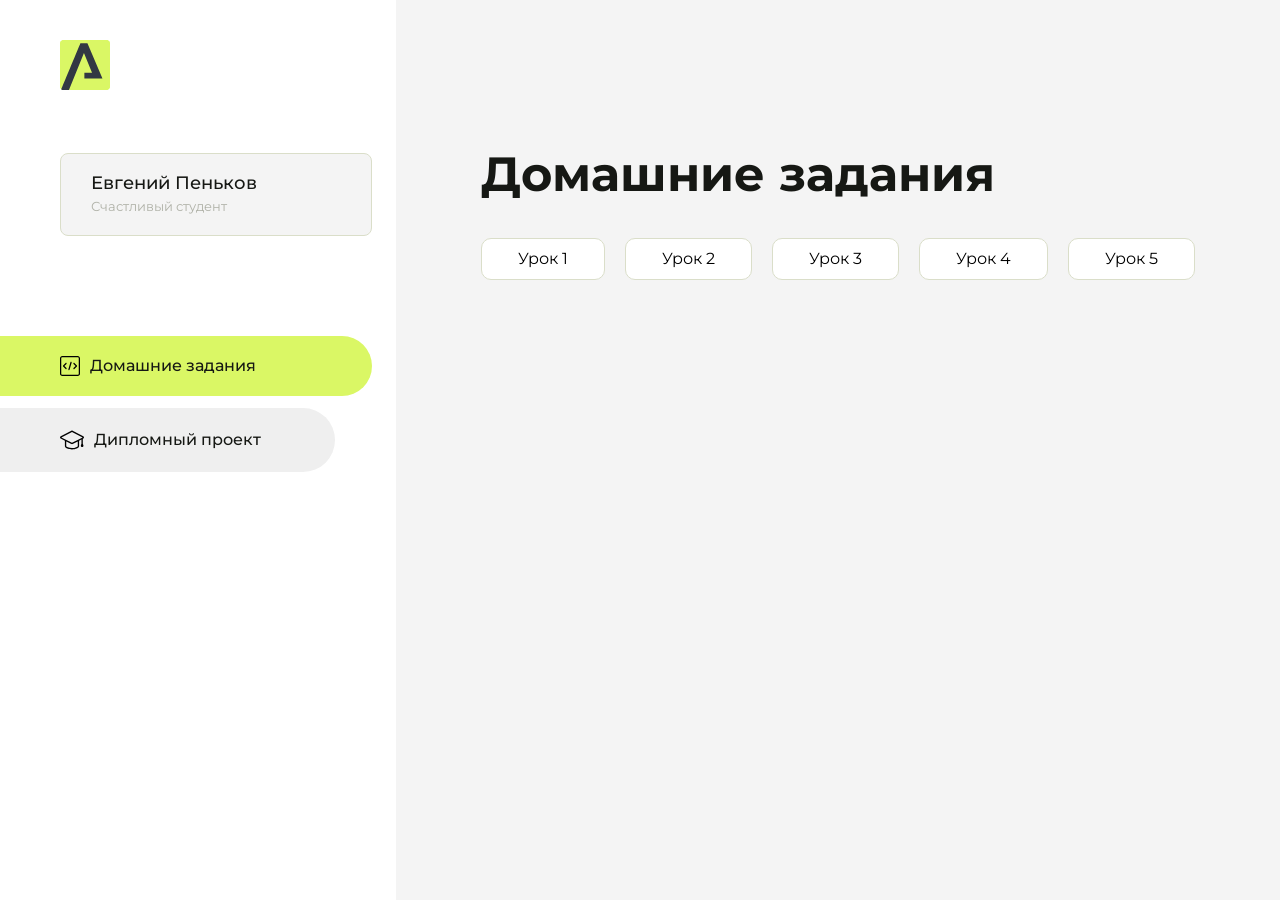
==== index.html @ 388d0689 "Update index.html" ====
<!DOCTYPE html>
<html lang="en">
<head>
    <meta charset="UTF-8">
    <meta name="viewport" content="width=device-width, initial-scale=1.0">
    <title>Домашняя работа</title>
    <link rel="shortcut icon" href="src/logo.ico" type="image/x-icon">
    <link rel="preconnect" href="https://fonts.googleapis.com">
    <link rel="preconnect" href="https://fonts.gstatic.com" crossorigin>
    <link href="https://fonts.googleapis.com/css2?family=Montserrat:wght@400;500;700&family=Rubik:wght@500&display=swap"
          rel="stylesheet">
    <link rel="stylesheet" href="src/style.css">
</head>
<body id="body">
<div class="overlay" id="overlay"></div>
<div class="layout">
    <div class="burger" id="burger">
        <svg viewBox="0 0 24 24" fill="none" xmlns="http://www.w3.org/2000/svg">
            <g id="SVGRepo_bgCarrier" stroke-width="0"></g>
            <g id="SVGRepo_tracerCarrier" stroke-linecap="round" stroke-linejoin="round"></g>
            <g id="SVGRepo_iconCarrier">
                <path d="M4 18L20 18" stroke="#DAF765" stroke-width="2" stroke-linecap="round"></path>
                <path d="M4 12L20 12" stroke="#DAF765" stroke-width="2" stroke-linecap="round"></path>
                <path d="M4 6L20 6" stroke="#DAF765" stroke-width="2" stroke-linecap="round"></path>
            </g>
        </svg>
    </div>
    <aside class="sidebar" id="sidebar">
        <div class="sidebar__inner">
            <div class="logo">
                <svg width="50" height="50" viewBox="0 0 50 50" fill="none" xmlns="http://www.w3.org/2000/svg">
                    <g clip-path="url(#clip0_513_74730)">
                        <path d="M46.17 -0.257004H3.83C1.57281 -0.257004 -0.257 1.57281 -0.257 3.83V46.17C-0.257 48.4272 1.57281 50.257 3.83 50.257H46.17C48.4272 50.257 50.257 48.4272 50.257 46.17V3.83C50.257 1.57281 48.4272 -0.257004 46.17 -0.257004Z"
                              fill="#DAF765"/>
                        <path d="M24.375 38.4H42.461L27.441 3.1585H20.4355C20.4355 3.1585 6.7895 35.881 1.1945 49.294C2.015 50.0275 3.0945 50.257 3.6945 50.257H8.8445L23.954 13.07L32.0465 32.8285H24.375V38.4Z"
                              fill="#323843"/>
                    </g>
                    <defs>
                        <clipPath id="clip0_513_74730">
                            <rect width="50" height="50" fill="white"/>
                        </clipPath>
                    </defs>
                </svg>
            </div>
            <div class="sidebar__user">
                <div class="sidebar__name">Евгений Пеньков</div>
                <div class="sidebar__text">Счастливый студент</div>
            </div>
            <div class="sidebar__tabs">
                <div class="sidebar__item">
                    <button class="sidebar__button active" id="tasks">
                        <svg xmlns="http://www.w3.org/2000/svg" width="20" height="20" viewBox="0 0 20 20" fill="none">
                            <g clip-path="url(#clip0_704_74543)">
                                <path d="M17.7083 20H2.29167C1.0275 20 0 18.9725 0 17.7083V2.29167C0 1.0275 1.0275 0 2.29167 0H17.7083C18.9725 0 20 1.0275 20 2.29167V17.7083C20 18.9725 18.9725 20 17.7083 20ZM2.29167 1.25C1.7175 1.25 1.25 1.7175 1.25 2.29167V17.7083C1.25 18.2825 1.7175 18.75 2.29167 18.75H17.7083C18.2825 18.75 18.75 18.2825 18.75 17.7083V2.29167C18.75 1.7175 18.2825 1.25 17.7083 1.25H2.29167Z"
                                      fill="black"/>
                                <path d="M6.04167 13.125C5.88167 13.125 5.72167 13.0642 5.6 12.9417L3.1 10.4417C2.85583 10.1975 2.85583 9.80167 3.1 9.5575L5.6 7.0575C5.84417 6.81333 6.24 6.81333 6.48417 7.0575C6.72833 7.30167 6.72833 7.6975 6.48417 7.94167L4.42583 10L6.48417 12.0583C6.72833 12.3025 6.72833 12.6983 6.48417 12.9425C6.36167 13.0642 6.20167 13.125 6.04167 13.125Z"
                                      fill="black"/>
                                <path d="M8.95833 14.1667C8.9 14.1667 8.84 14.1583 8.78167 14.1417C8.45083 14.0442 8.26083 13.6967 8.35833 13.3658L10.4417 6.28251C10.5392 5.95084 10.8892 5.76417 11.2175 5.85917C11.5483 5.95667 11.7383 6.30417 11.6408 6.63501L9.5575 13.7183C9.47833 13.9908 9.22833 14.1667 8.95833 14.1667Z"
                                      fill="black"/>
                                <path d="M13.9583 13.125C13.7983 13.125 13.6383 13.0642 13.5167 12.9417C13.2725 12.6975 13.2725 12.3017 13.5167 12.0575L15.575 9.99916L13.5167 7.94083C13.2725 7.69666 13.2725 7.30083 13.5167 7.05666C13.7608 6.81249 14.1567 6.81249 14.4008 7.05666L16.9008 9.55666C17.145 9.80083 17.145 10.1967 16.9008 10.4408L14.4008 12.9408C14.2783 13.0642 14.1183 13.125 13.9583 13.125Z"
                                      fill="black"/>
                            </g>
                            <defs>
                                <clipPath id="clip0_704_74543">
                                    <rect width="20" height="20" fill="white"/>
                                </clipPath>
                            </defs>
                        </svg>
                        <span>Домашние задания</span></button>
                </div>
                <div class="sidebar__item">
                    <button class="sidebar__button" id="diplom">
                        <svg xmlns="http://www.w3.org/2000/svg" width="24" height="24" viewBox="0 0 24 24" fill="none">
                            <g clip-path="url(#clip0_704_74553)">
                                <path d="M23.2628 10.5971C23.7176 10.365 24 9.90375 24 9.39337C24 8.883 23.7176 8.42175 23.2628 8.18962L12.6135 2.75362C12.2291 2.55824 11.7705 2.55787 11.3854 2.75399L0.736875 8.19C0.282375 8.42175 0 8.883 0 9.39337C0 9.90375 0.282375 10.365 0.736875 10.5971L4.89038 12.7177V18.2074C4.89038 19.8154 8.412 21.393 12 21.393C15.5884 21.393 19.1096 19.815 19.1096 18.2074V12.7174L21.4609 11.517V15.8017L20.901 17.2305C20.7409 17.6389 20.7934 18.0994 21.0405 18.4616C21.2876 18.8246 21.6979 19.041 22.1366 19.041C22.5754 19.041 22.9852 18.8246 23.2324 18.462C23.4795 18.099 23.532 17.6385 23.3719 17.2301L22.8124 15.8021V10.827L23.2628 10.5971ZM17.7623 18.1721C17.6198 18.6375 15.3491 20.0419 12 20.0419C8.65088 20.0419 6.38025 18.6375 6.2415 18.2074V12.3037L6.23887 12.3019C6.23812 12.057 6.1065 11.8207 5.87325 11.7019L1.3515 9.39337L12 3.95737L22.6489 9.39337L12 14.8294L5.87325 11.7019C5.54063 11.5331 4.6695 11.6674 4.5 12C4.33012 12.3322 4.55813 12.5479 4.89038 12.7177L11.3857 16.0331C11.5781 16.1314 11.7889 16.1805 12 16.1805C12.2107 16.1805 12.4222 16.1314 12.6146 16.0331L17.7593 13.407L17.7623 18.1721Z"
                                      fill="black"/>
                            </g>
                            <defs>
                                <clipPath id="clip0_704_74553">
                                    <rect width="24" height="24" fill="white"/>
                                </clipPath>
                            </defs>
                        </svg>
                        <span>Дипломный проект</span></button>
                </div>
            </div>
        </div>

    </aside>
    <div class="content">
        <div class="container">
            <div class="content__block" id="tasksBlock">
                <div class="content__title">Домашние задания</div>
                <ul class="content__list">
                    <li class="content__list-item">
                        <a href="lesson1/index.html">Урок 1</a>
                    </li>
                    <li class="content__list-item">
                        <a href="lesson2/index.html">Урок 2</a>
                    </li>
                     <li class="content__list-item">
                        <a href="lesson3/index.html">Урок 3</a>
                    </li>
                     <li class="content__list-item">
                        <a href="lesson4/index.html">Урок 4</a>
                    </li>
                    <li class="content__list-item">
                        <a href="lesson5/article.html">Урок 5</a>
                    </li>
                </ul>
            </div>
            <div class="content__block hidden" id="diplomBlock">
                <div class="content__title">Дипломный проект</div>
                <div class="content__list-diplom">
                    <a href="ПАПКА-С-НОМЕРОМ-УРОКА">Ссылка на ДЗ</a>
                </div>
                <div class="content__decor">
                    <div class="content__decor-text">Давай проверим, чему ты научился!</div>
                    <div class="content__decor-img">
                        <img src="src/decor.png" alt="decor">
                    </div>
                </div>
            </div>
        </div>
    </div>
</div>
<script src="src/index.js"></script>
</body>
</html>
---- src/style.css ----
*{padding: 0;margin: 0;border: 0;}
*,*:before,*:after{-webkit-box-sizing: border-box;box-sizing: border-box;}
:focus,:active{outline: none;}
a:focus,a:active{outline: none;}
nav,footer,header,aside{display: block;}
html,body{
    height:100%;width:100%;
    font-size:100%;line-height:1;-ms-text-size-adjust:100%;-moz-text-size-adjust:100%;-webkit-text-size-adjust:100%;}
input,button,textarea{font-family:inherit;}
input::-ms-clear{display: none;}
button{cursor: pointer;}
button::-moz-focus-inner{padding:0;border:0;}
a,a:visited{text-decoration: none;}
a:hover{text-decoration: none;}
ul li{list-style: none;}
img{vertical-align: top;}
h1,h2,h3,h4,h5,h6{font-size:inherit;font-weight: inherit;}
a{color:inherit;}



body {
    font-family: "Montserrat",SansSerif;
    color: black;
}

body.overflow {
    overflow: hidden;
}



.layout {
    display: -webkit-box;
    display: -ms-flexbox;
    display: flex;
    min-height: 100vh;
}

.sidebar {
    padding: 40px 24px 40px 0;
    -ms-flex-negative: 0;
    flex-shrink: 0;
    background-color: white;
}



.content {
    -webkit-box-flex: 1;
    -ms-flex-positive: 1;
    flex-grow: 1;
    background-color: #F4F4F4;
}

.container {
    display: -webkit-box;
    display: -ms-flexbox;
    display: flex;
    -webkit-box-orient: vertical;
    -webkit-box-direction: normal;
    -ms-flex-direction: column;
    flex-direction: column;
    -webkit-box-pack: center;
    -ms-flex-pack: center;
    justify-content: center;
    -webkit-box-align: center;
    -ms-flex-align: center;
    align-items: center;
    padding: 150px 60px 80px 60px;
}


.logo {
    margin-left: 60px;
    margin-bottom: 60px;
}

.sidebar__user {
    background-color: #F4F4F4;
    padding: 20px 30px;
    margin-left: 60px;
    margin-bottom: 100px;
    border-radius: 8px;
    border: 1px solid #DADEC9;
}

.sidebar__name {
    color:#161814;
    font-size: 18px;
    font-weight: 500;
    margin-bottom: 6px;
}

.sidebar__text {
    color: #AFB1A7;
    font-size: 13px;
    font-weight: 400;
    line-height: 130%; /* 16.9px */
}

.sidebar__item {
    width: 372px;
}

.sidebar__button {
    display: -webkit-box;
    display: -ms-flexbox;
    display: flex;
    -webkit-box-align: center;
    -ms-flex-align: center;
    align-items: center;
    gap: 10px;
    padding: 20px 60px;
    margin-bottom: 12px;
    border-radius: 0px 100px 100px 0px;
    -webkit-transition: all .5s;
    -o-transition: all .5s;
    transition: all .5s;
    cursor: pointer;
    width: 90%;
    color:#161814;
    font-size: 16px;
    font-weight: 500;
}

.sidebar__button.active , .sidebar__button:hover {
    width: 100%;
    background-color: #DAF765;
}


.content__title {
    color: #161814;
    font-size: 48px;
    font-weight: 700;
    margin-bottom: 40px;
}

.content__list {
    display: -webkit-box;
    display: -ms-flexbox;
    display: flex;
    -webkit-box-align: center;
    -ms-flex-align: center;
    align-items: center;
    -ms-flex-wrap: wrap;
    flex-wrap: wrap;
    gap: 20px;
}



.content__list-item  {
    cursor: pointer;
    padding: 12px 18px;
    background-color: #fff;
    border-radius: 10px;
    border: 1px solid #DADEC9;
    -webkit-transition: all .3s;
    -o-transition: all .3s;
    transition: all .3s;
}

.content__list-item:hover,.content__list-diplom:hover {
    background-color: #AFB1A7;
}

li a {
    padding: 12px 18px;

}


.content__list-diplom {
    -webkit-transition: all .3s;
    -o-transition: all .3s;
    transition: all .3s;
    display: inline-block;
    padding: 12px 18px;
    background-color: #fff;
    border-radius: 10px;
    border: 1px solid #DADEC9;
}

.content__decor {
    display: -webkit-box;
    display: -ms-flexbox;
    display: flex;
    -webkit-box-align: center;
    -ms-flex-align: center;
    align-items: center;
}

.content__decor-text {
    color:#BEDD44;
    font-size: 36px;
    font-weight: 700;
    line-height: 110%; /* 39.6px */
}

.content__block {
    max-width: 1200px;
}

.content__block.hidden {
    display: none;
}

.content__decor-img img{
    width: 100%;
}

.burger {
    display: none;
    padding: 5px;
    position: fixed;
    top: 3%;
    right: 7%;
    width: 40px;
    height: 40px;
    background-color: #161814;
    border-radius: 50%;
    z-index: 10;
    border: 1px solid #DAF765;
}

@media (max-width: 768px) {
    .burger {
        display: block;
    }

    .sidebar {
        -webkit-transition: all .3s;
        -o-transition: all .3s;
        transition: all .3s;
        -webkit-transform: translateX(-100%);
        -ms-transform: translateX(-100%);
        transform: translateX(-100%);
        position: fixed;
        top: 0;
        left: 0;
        bottom: 0;
        z-index: 5;
    }

    .sidebar.show {
        -webkit-transform: translateX(0%);
        -ms-transform: translateX(0%);
        transform: translateX(0%);
    }

    .overlay {
        opacity: 0;
        pointer-events: none;
        -webkit-transition: all .3s;
        -o-transition: all .3s;
        transition: all .3s;
        position: absolute;
        top: 0;
        right: 0;
        left: 0;
        bottom: 0;
        z-index: 3;
        background-color: #000000e0;
    }

    .overlay.show {
        opacity: 1;
        pointer-events: all;
    }

    .container {
        padding: 40px 20px;
        min-height: 100%;
    }

    .content__decor {
        margin-top: 20px;
        -webkit-box-orient: vertical;
        -webkit-box-direction: normal;
        -ms-flex-direction: column;
        flex-direction: column;
    }
}

@media (max-width: 400px) {
    .sidebar__user {
        margin-left: 0;
    }
}
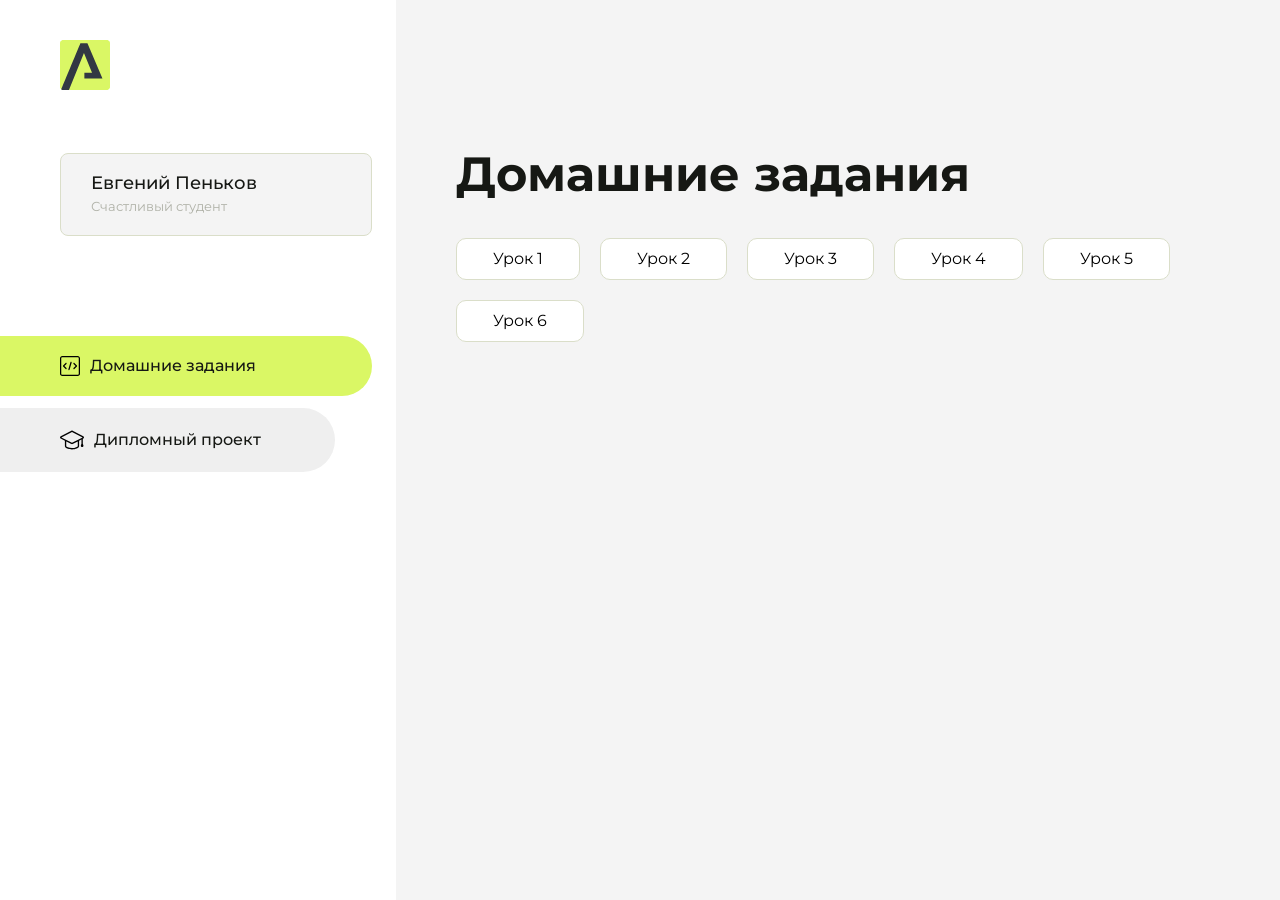
==== commit dc01798a: "Update index.html" ====
--- a/index.html
+++ b/index.html
@@ -107,6 +107,9 @@
                     <li class="content__list-item">
                         <a href="lesson5/article.html">Урок 5</a>
                     </li>
+                    <li class="content__list-item">
+                        <a href="lesson6/header.html">Урок 6</a>
+                    </li>
                 </ul>
             </div>
             <div class="content__block hidden" id="diplomBlock">
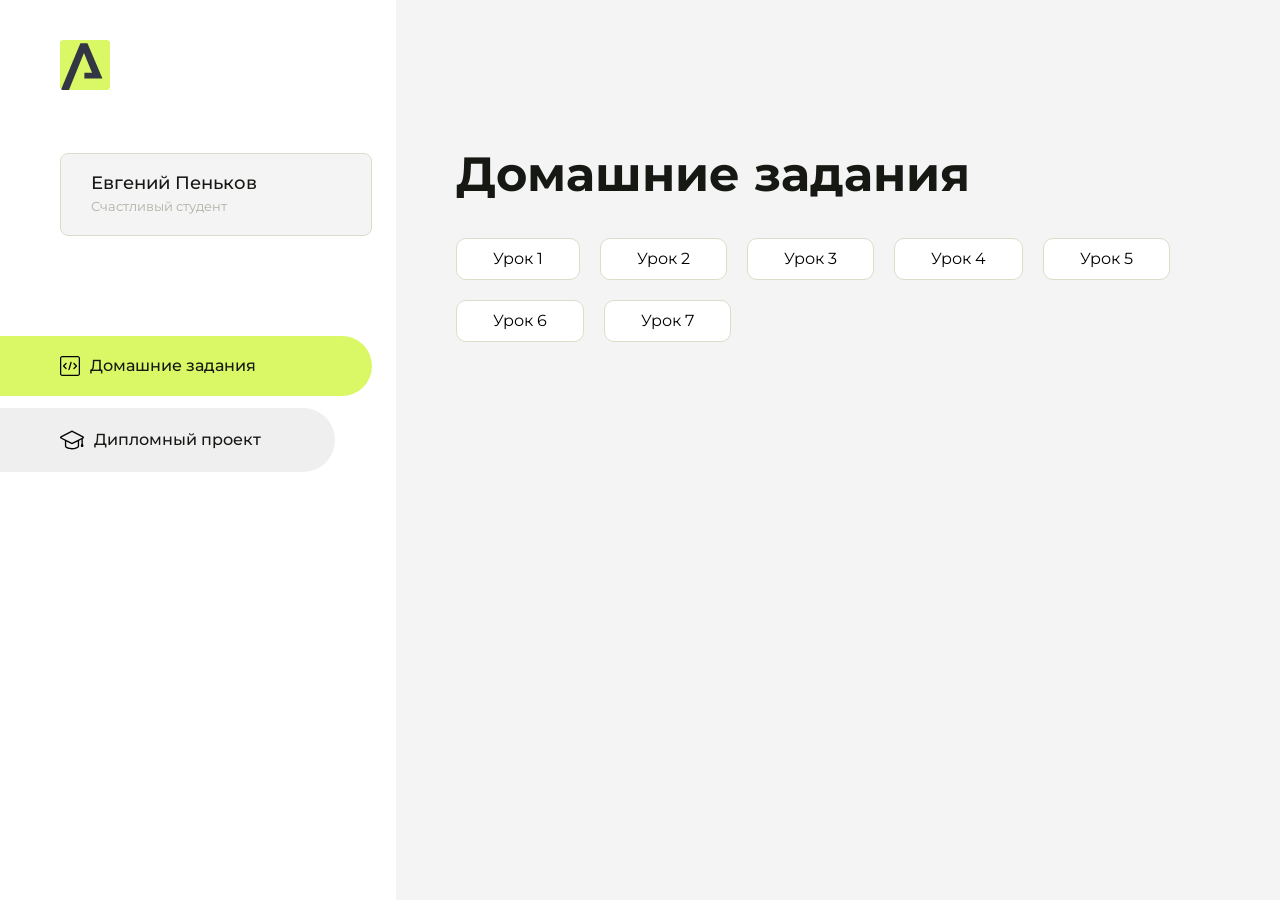
==== commit dbab79d4: "Update index.html" ====
--- a/index.html
+++ b/index.html
@@ -110,6 +110,9 @@
                     <li class="content__list-item">
                         <a href="lesson6/header.html">Урок 6</a>
                     </li>
+                    <li class="content__list-item">
+                        <a href="lesson7/article.html">Урок 7</a>
+                    </li>
                 </ul>
             </div>
             <div class="content__block hidden" id="diplomBlock">
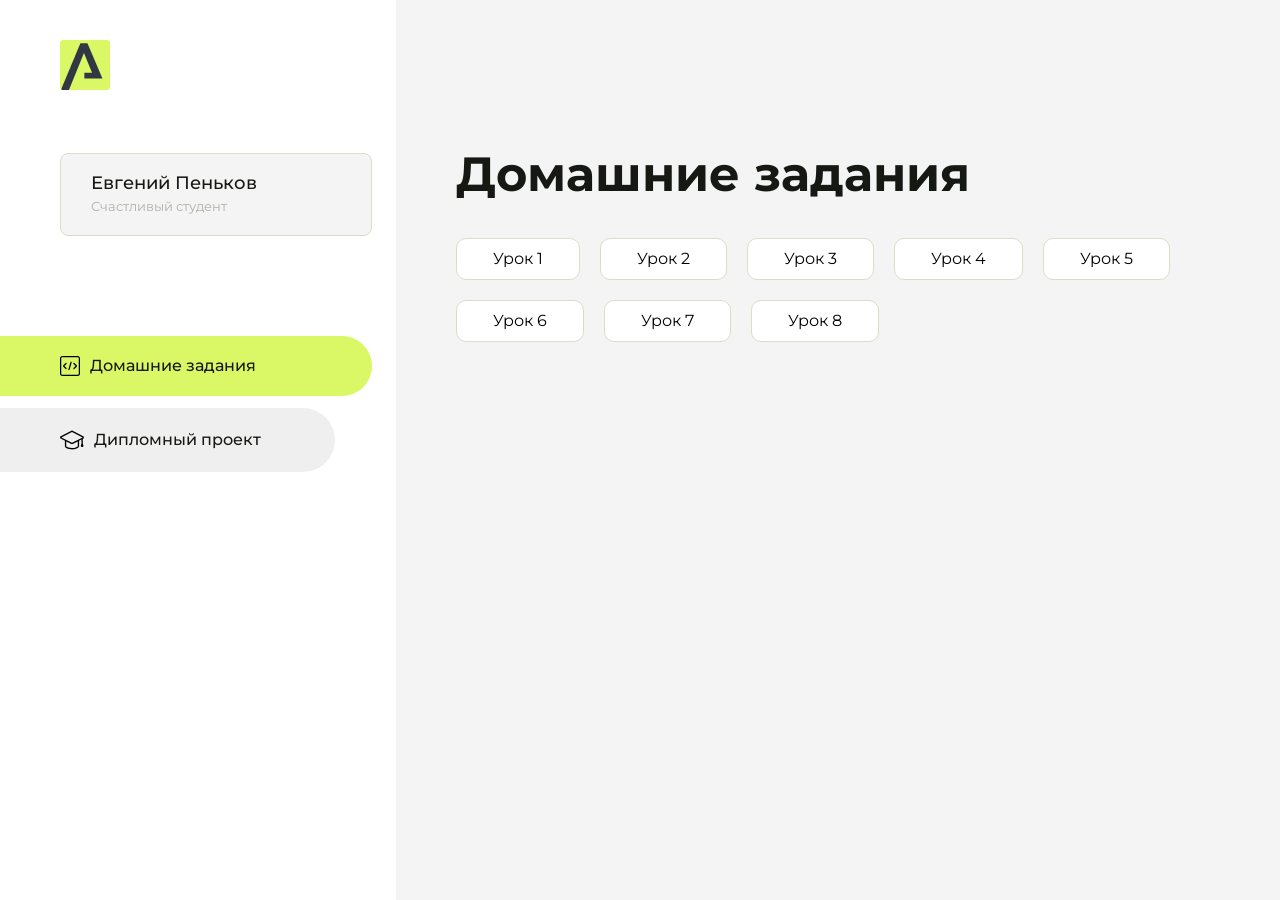
==== commit d3a5b99b: "Update index.html" ====
--- a/index.html
+++ b/index.html
@@ -113,6 +113,9 @@
                     <li class="content__list-item">
                         <a href="lesson7/article.html">Урок 7</a>
                     </li>
+                    <li class="content__list-item">
+                        <a href="lesson8/forms.html">Урок 8</a>
+                    </li>
                 </ul>
             </div>
             <div class="content__block hidden" id="diplomBlock">
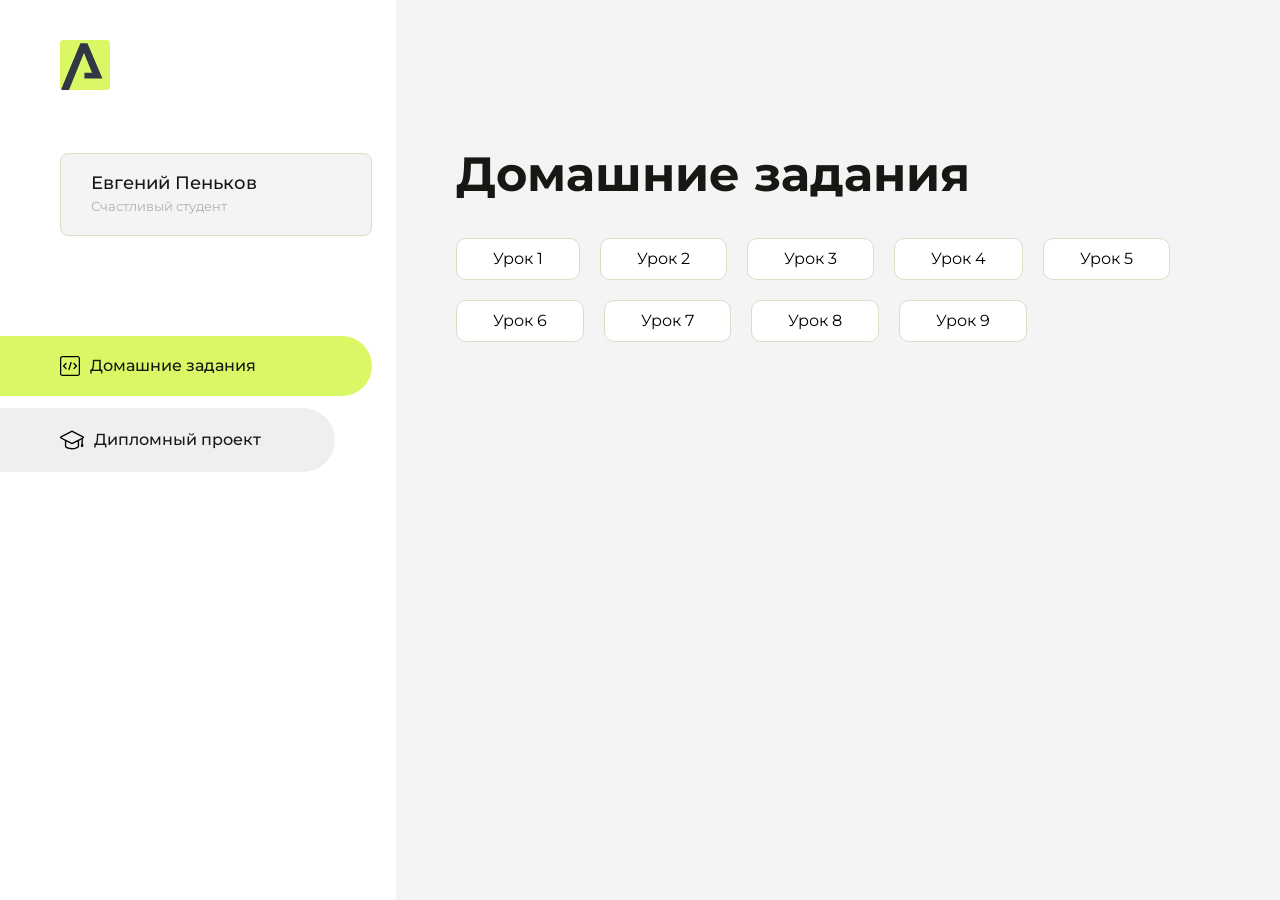
==== commit e4bcf0a0: "Update index.html" ====
--- a/index.html
+++ b/index.html
@@ -116,6 +116,9 @@
                     <li class="content__list-item">
                         <a href="lesson8/forms.html">Урок 8</a>
                     </li>
+                    <li class="content__list-item">
+                        <a href="lesson9/index.html">Урок 9</a>
+                    </li>
                 </ul>
             </div>
             <div class="content__block hidden" id="diplomBlock">
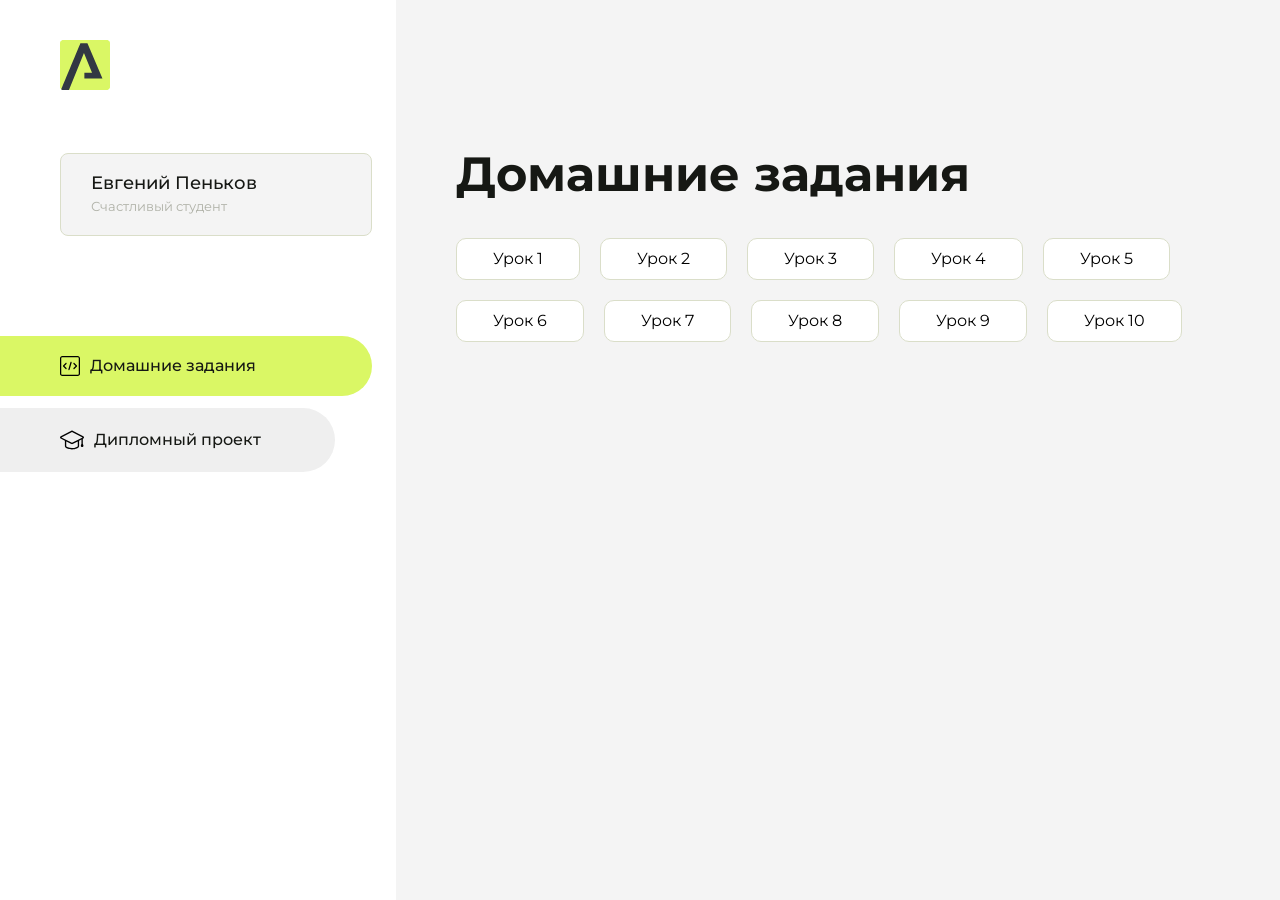
==== commit 15b247e0: "Update index.html" ====
--- a/index.html
+++ b/index.html
@@ -117,7 +117,10 @@
                         <a href="lesson8/forms.html">Урок 8</a>
                     </li>
                     <li class="content__list-item">
-                        <a href="lesson9/index.html">Урок 9</a>
+                        <a href="lesson9/article.html">Урок 9</a>
+                    </li>
+                    <li class="content__list-item">
+                        <a href="lesson10/index.html">Урок 10</a>
                     </li>
                 </ul>
             </div>
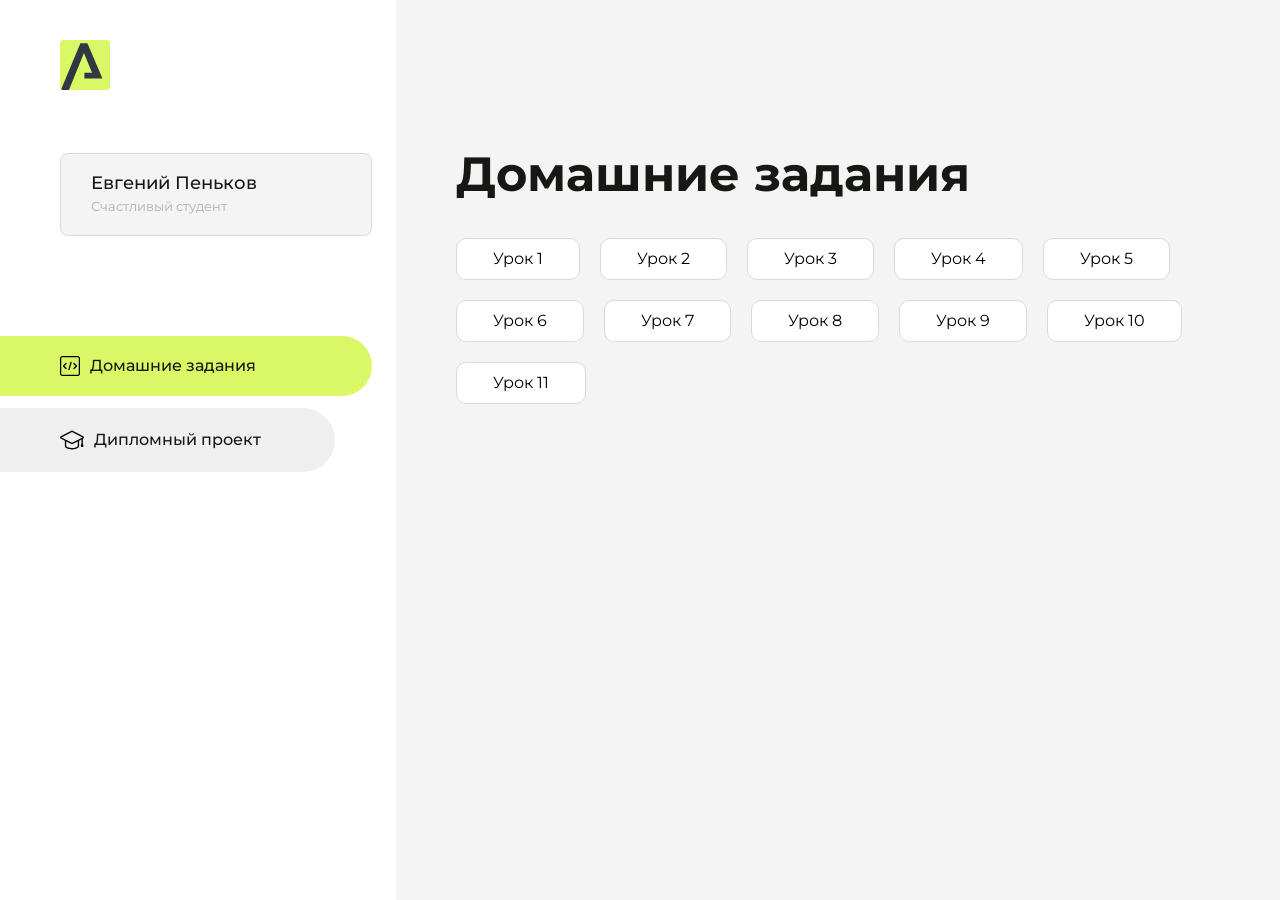
==== commit 722dcdf4: "Update index.html" ====
--- a/index.html
+++ b/index.html
@@ -122,6 +122,9 @@
                     <li class="content__list-item">
                         <a href="lesson10/index.html">Урок 10</a>
                     </li>
+                    <li class="content__list-item">
+                        <a href="lesson11/index.html">Урок 11</a>
+                    </li>
                 </ul>
             </div>
             <div class="content__block hidden" id="diplomBlock">
